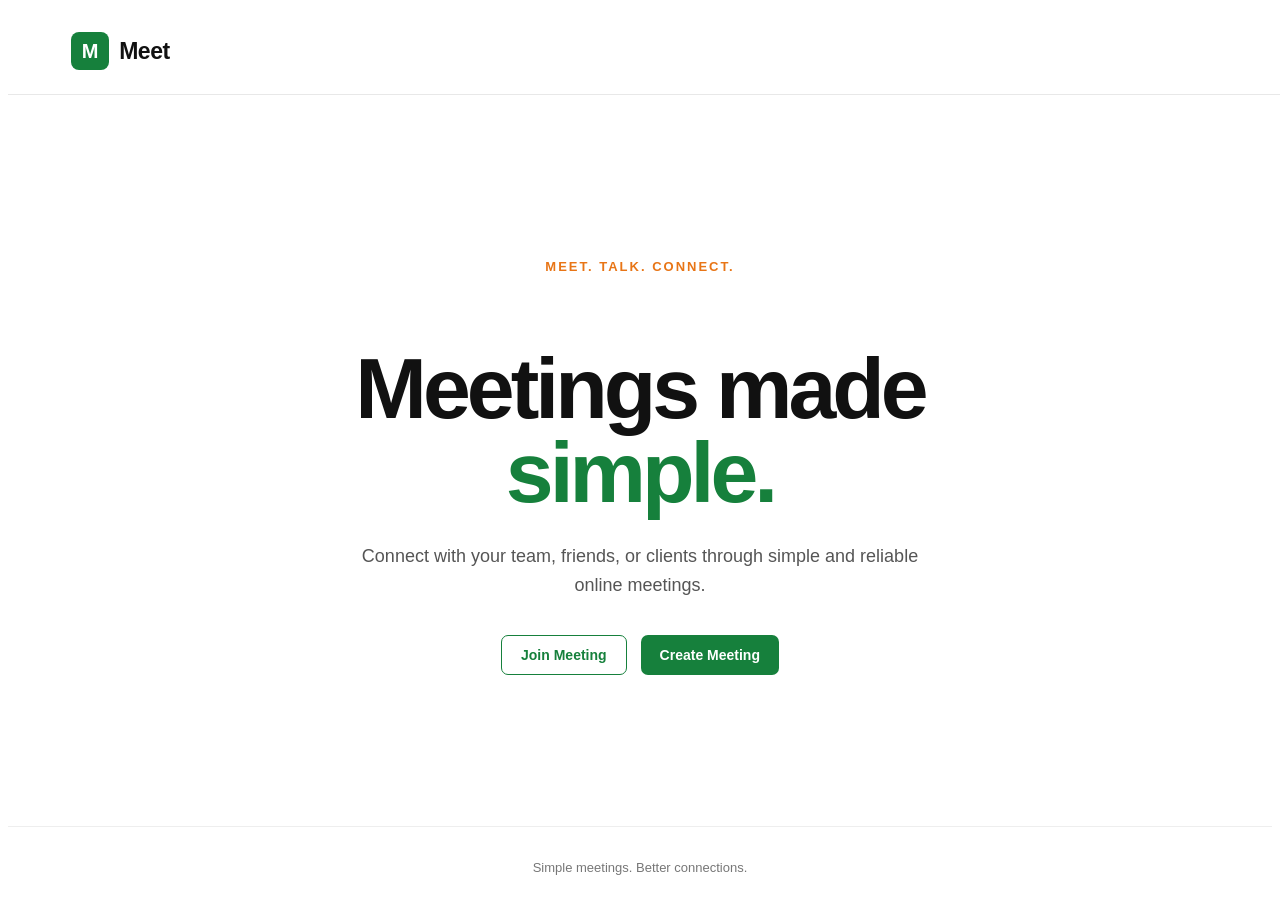
==== index.html @ e8ff1218 "Prepare frontend for Vercel deployment" ====
<!DOCTYPE html>
<html lang="en">
<head>
    <meta charset="UTF-8">
    <meta name="viewport" content="width=device-width, initial-scale=1.0">

    <title>Meet</title>

    <link rel="stylesheet" href="index.css">
</head>

<body>

    <!-- =========================
         HEADER
    ========================== -->
    <header class="home-header">

        <!-- Logo -->
        <a href="#" class="logo">
            <span class="logo-mark">M</span>
            <span class="logo-text">Meet</span>
        </a>

       
    </header>


    <!-- =========================
         MAIN CONTENT
    ========================== -->
    <main class="home-main">

        <section class="hero">

            <p class="hero-label">MEET. TALK. CONNECT.</p>

            <h1>
                Meetings made
                <span>simple.</span>
            </h1>

            <p class="hero-description">
                Connect with your team, friends, or clients
                through simple and reliable online meetings.
            </p>
            <div class="hero-actions">

            <button class="btn btn-join" id="joinMeetingBtn">
                Join Meeting
            </button>

            <button class="btn btn-create" id="createMeetingBtn">
                Create Meeting
            </button>

        </div>

            

        </section>

    </main>


    <!-- =========================
         FOOTER
    ========================== -->
    <footer class="home-footer">
        <p>Simple meetings. Better connections.</p>
    </footer>


    <script src="index.js"></script>

</body>
</html>
---- index.css ----
css
/* =========================
   RESET
========================= */

* {
    box-sizing: border-box;
    margin: 0;
    padding: 0;
}

body {
    font-family: Arial, Helvetica, sans-serif;

    background: #ffffff;
    color: #111111;

    min-height: 100vh;
}


/* =========================
   PAGE
========================= */

body {
    display: flex;
    flex-direction: column;
}


/* =========================
   HEADER
========================= */

.home-header {
    width: 100%;

    display: flex;
    align-items: center;
    justify-content: space-between;

    padding: 24px 5%;

    border-bottom: 1px solid #e8e8e8;

    background: #ffffff;
}


/* =========================
   LOGO
========================= */

.logo {
    display: flex;
    align-items: center;
    gap: 10px;

    text-decoration: none;
    color: #111111;
}

.logo-mark {
    width: 38px;
    height: 38px;

    display: flex;
    align-items: center;
    justify-content: center;

    background: #16803c;
    color: #ffffff;

    border-radius: 8px;

    font-size: 20px;
    font-weight: 800;
}

.logo-text {
    font-size: 23px;
    font-weight: 800;
    letter-spacing: -0.5px;
}


/* =========================
   HEADER BUTTONS
========================= */

.header-actions {
    display: flex;
    align-items: center;
    gap: 12px;
}

.btn {
    border: none;
    cursor: pointer;

    padding: 11px 19px;

    border-radius: 7px;

    font-size: 14px;
    font-weight: 700;

    transition:
        background-color 0.2s ease,
        transform 0.2s ease;
}

.btn:hover {
    transform: translateY(-1px);
}


/* Join */

.btn-join {
    background: #ffffff;
    color: #16803c;

    border: 1px solid #16803c;
}

.btn-join:hover {
    background: #f1f8f3;
}


/* Create */

.btn-create {
    background: #16803c;
    color: #ffffff;
}

.btn-create:hover {
    background: #116b31;
}


/* =========================
   MAIN
========================= */

.home-main {
    flex: 1;

    display: flex;
    align-items: center;
    justify-content: center;

    padding: 80px 5%;
}


/* =========================
   HERO
========================= */

.hero {
    width: 100%;
    max-width: 850px;

    text-align: center;
}

.hero-label {
    margin-bottom: 20px;

    color: #e87516;

    font-size: 13px;
    font-weight: 800;

    letter-spacing: 2px;
}

.hero h1 {
    font-size: clamp(48px, 7vw, 86px);

    line-height: 0.98;

    letter-spacing: -4px;

    margin-bottom: 28px;
}

.hero h1 span {
    color: #16803c;
}

.hero-description {
    max-width: 600px;

    margin: 0 auto 35px;

    color: #555555;

    font-size: 18px;
    line-height: 1.6;
}


/* =========================
   HERO BUTTONS
========================= */

.hero-actions {
    display: flex;
    justify-content: center;
    gap: 14px;

    flex-wrap: wrap;
}

.hero-btn {
    padding: 15px 25px;

    border-radius: 8px;

    font-size: 15px;
    font-weight: 700;

    cursor: pointer;

    transition:
        background-color 0.2s ease,
        transform 0.2s ease;
}

.hero-btn:hover {
    transform: translateY(-2px);
}


/* Join */

.hero-join {
    background: #16803c;
    color: #ffffff;

    border: 1px solid #16803c;
}

.hero-join:hover {
    background: #116b31;
}


/* Create */

.hero-create {
    background: #ffffff;
    color: #111111;

    border: 1px solid #111111;
}

.hero-create:hover {
    background: #f5f5f5;
}


/* =========================
   FOOTER
========================= */

.home-footer {
    padding: 20px 5%;

    text-align: center;

    border-top: 1px solid #eeeeee;

    color: #777777;

    font-size: 13px;
}


/* =========================
   MOBILE
========================= */

@media (max-width: 650px) {

    .home-header {
        padding: 18px 5%;
    }

    .header-actions {
        gap: 7px;
    }

    .btn {
        padding: 9px 12px;
        font-size: 12px;
    }

    .logo-text {
        font-size: 20px;
    }

    .logo-mark {
        width: 34px;
        height: 34px;
        font-size: 18px;
    }

    .home-main {
        padding: 60px 5%;
    }

    .hero h1 {
        letter-spacing: -2px;
    }

    .hero-description {
        font-size: 16px;
    }

    .hero-actions {
        flex-direction: column;
    }

    .hero-btn {
        width: 100%;
    }
}
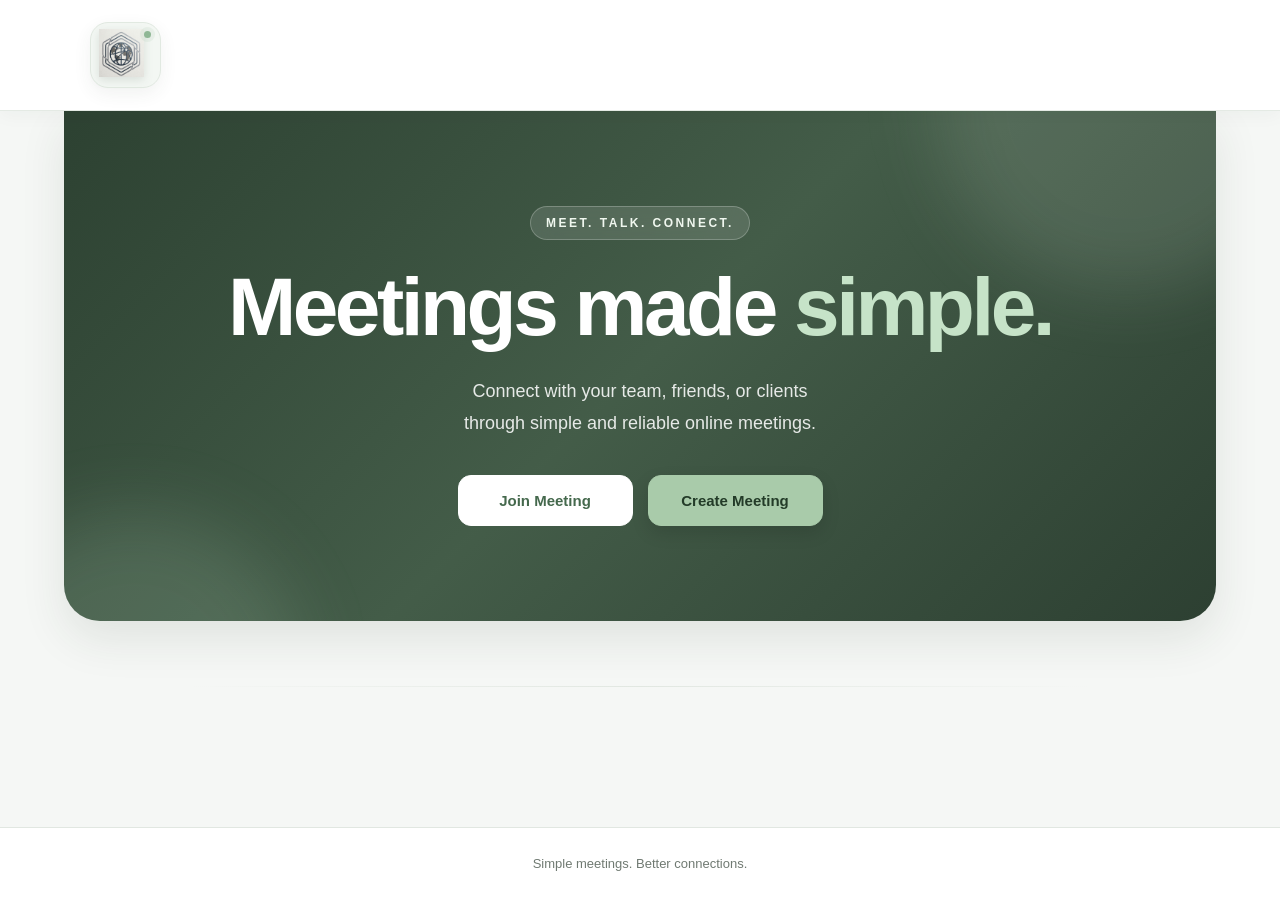
==== commit 3dbe29a8: "v2 new" ====
--- a/index.html
+++ b/index.html
@@ -6,6 +6,9 @@
     <meta name="viewport" content="width=device-width, initial-scale=1.0">
 
     <title>Meet</title>
+    
+<link rel="icon" type="image/png" href="m4.png">
+
 
     <link rel="stylesheet" href="index.css">
 </head>
@@ -18,10 +21,10 @@
     <header class="home-header">
 
         <!-- Logo -->
-        <a href="#" class="logo">
-            <span class="logo-mark">M</span>
-            <span class="logo-text">Meet</span>
+        <a href="index.html" class="logo">
+           <img src="m5.jpg" alt="MeetUp Logo" class="logo-image">
         </a>
+
 
        
     </header>
--- a/index.css
+++ b/index.css
@@ -1,7 +1,28 @@
-css
-/* =========================
-   RESET
-========================= */
+/* =========================
+   RESET & DESIGN TOKENS
+========================= */
+
+:root {
+    --green: #63866A;
+    --green-dark: #45694D;
+    --green-soft: #E8F0E8;
+    --green-pale: #F2F6F1;
+
+    --background: #F5F7F5;
+    --surface: #FFFFFF;
+    --surface-muted: #EEF1EE;
+
+    --text: #26332B;
+    --text-muted: #707A72;
+    --border: #E1E7E1;
+
+    --radius-sm: 12px;
+    --radius-md: 20px;
+    --radius-lg: 30px;
+
+    --shadow-card:
+        0 12px 40px rgba(35, 54, 39, 0.07);
+}
 
 * {
     box-sizing: border-box;
@@ -9,23 +30,28 @@
     padding: 0;
 }
 
+html {
+    scroll-behavior: smooth;
+}
+
 body {
-    font-family: Arial, Helvetica, sans-serif;
-
-    background: #ffffff;
-    color: #111111;
+    font-family:
+        Inter,
+        -apple-system,
+        BlinkMacSystemFont,
+        "Segoe UI",
+        Arial,
+        sans-serif;
+
+    background: var(--background);
+    color: var(--text);
 
     min-height: 100vh;
-}
-
-
-/* =========================
-   PAGE
-========================= */
-
-body {
+
     display: flex;
     flex-direction: column;
+
+    -webkit-font-smoothing: antialiased;
 }
 
 
@@ -34,111 +60,196 @@
 ========================= */
 
 .home-header {
+    position: relative;
+    z-index: 10;
+
     width: 100%;
+    min-height: 105px;
 
     display: flex;
     align-items: center;
     justify-content: space-between;
 
-    padding: 24px 5%;
-
-    border-bottom: 1px solid #e8e8e8;
-
-    background: #ffffff;
-}
-
-
+    padding: 22px 7%;
+
+    background: #FFFFFF;
+
+    border-bottom: 1px solid #E4EAE4;
+
+    box-shadow: 0 4px 18px rgba(35, 54, 39, 0.04);
+}
 /* =========================
    LOGO
 ========================= */
 
 .logo {
-    display: flex;
+    position: relative;
+
+    display: inline-flex;
     align-items: center;
-    gap: 10px;
 
     text-decoration: none;
-    color: #111111;
+    color: var(--text);
+
+    padding: 8px 16px 8px 8px;
+
+    border-radius: 18px;
+
+    background: #F3F7F3;
+
+    border: 1px solid #E1E9E1;
+
+    box-shadow:
+        0 6px 18px rgba(50, 75, 55, 0.07);
+
+    transition:
+        transform 0.3s ease,
+        box-shadow 0.3s ease,
+        background-color 0.3s ease;
+}
+
+.logo:hover {
+    transform: translateY(-2px);
+
+    background: #ECF3EC;
+
+    box-shadow:
+        0 9px 24px rgba(50, 75, 55, 0.11);
+}
+.logo::after {
+    content: "";
+
+    position: absolute;
+
+    width: 7px;
+    height: 7px;
+
+    top: 8px;
+    right: 9px;
+
+    border-radius: 50%;
+
+    background: #8FB795;
+
+    box-shadow:
+        0 0 0 4px rgba(143, 183, 149, 0.12);
 }
 
 .logo-mark {
-    width: 38px;
-    height: 38px;
+    width: 42px;
+    height: 42px;
 
     display: flex;
     align-items: center;
     justify-content: center;
 
-    background: #16803c;
-    color: #ffffff;
-
-    border-radius: 8px;
-
-    font-size: 20px;
+    background: var(--green);
+    color: #FFFFFF;
+
+    border-radius: 13px;
+
+    font-size: 21px;
     font-weight: 800;
+
+    box-shadow:
+        0 5px 12px rgba(99, 134, 106, 0.2);
+}
+
+.logo-image {
+    height: 48px;
+    width: auto;
+
+    max-width: 190px;
+
+    display: block;
+
+    object-fit: contain;
+
+    transform: translateY(-2px);
+
+    filter: drop-shadow(
+        0 3px 5px rgba(35, 54, 39, 0.12)
+    );
 }
 
 .logo-text {
     font-size: 23px;
-    font-weight: 800;
-    letter-spacing: -0.5px;
-}
-
-
-/* =========================
-   HEADER BUTTONS
-========================= */
-
-.header-actions {
-    display: flex;
+    font-weight: 750;
+    letter-spacing: -0.8px;
+}
+
+
+/* =========================
+   GENERAL BUTTONS
+========================= */
+
+.btn {
+    display: inline-flex;
     align-items: center;
-    gap: 12px;
-}
-
-.btn {
-    border: none;
+    justify-content: center;
+
+    border: 1px solid transparent;
     cursor: pointer;
 
-    padding: 11px 19px;
-
-    border-radius: 7px;
-
+    padding: 13px 21px;
+
+    border-radius: 12px;
+
+    font-family: inherit;
     font-size: 14px;
-    font-weight: 700;
+    font-weight: 650;
+
+    text-decoration: none;
+    white-space: nowrap;
 
     transition:
-        background-color 0.2s ease,
-        transform 0.2s ease;
+        background-color 0.25s ease,
+        color 0.25s ease,
+        border-color 0.25s ease,
+        box-shadow 0.25s ease,
+        transform 0.25s ease;
 }
 
 .btn:hover {
-    transform: translateY(-1px);
+    transform: translateY(-2px);
+}
+
+.btn:focus-visible {
+    outline: 3px solid rgba(99, 134, 106, 0.35);
+    outline-offset: 4px;
 }
 
 
 /* Join */
 
 .btn-join {
-    background: #ffffff;
-    color: #16803c;
-
-    border: 1px solid #16803c;
+    background: var(--surface);
+    color: var(--green-dark);
+
+    border-color: #C9D8CA;
 }
 
 .btn-join:hover {
-    background: #f1f8f3;
+    background: var(--green-pale);
+    border-color: var(--green);
 }
 
 
 /* Create */
 
 .btn-create {
-    background: #16803c;
-    color: #ffffff;
+    background: var(--green);
+    color: #FFFFFF;
+
+    box-shadow:
+        0 5px 14px rgba(99, 134, 106, 0.18);
 }
 
 .btn-create:hover {
-    background: #116b31;
+    background: var(--green-dark);
+
+    box-shadow:
+        0 8px 20px rgba(69, 105, 77, 0.2);
 }
 
 
@@ -148,120 +259,255 @@
 
 .home-main {
     flex: 1;
-
+    width: 100%;
+
+    display: block;
+
+    padding: 0 5% 80px;
+}
+
+
+/* =========================
+   HERO BACKGROUND
+========================= */
+
+.hero {
+    position: relative;
+    isolation: isolate;
+
+    width: 100%;
+    max-width: 1600px;
+
+    min-height: 510px;
+
+    margin: 0 auto;
+
+    display: flex;
+    flex-direction: column;
+    align-items: center;
+    justify-content: center;
+
+    padding: 85px 30px;
+
+    overflow: hidden;
+
+    text-align: center;
+
+    color: #FFFFFF;
+
+    background-color: #526B57;
+
+    background-image:
+        linear-gradient(
+            135deg,
+            rgba(30, 49, 35, 0.72),
+            rgba(47, 72, 52, 0.42),
+            rgba(27, 43, 32, 0.68)
+        ),
+        url("background.png");
+
+    background-position: center;
+    background-size: cover;
+    background-repeat: no-repeat;
+
+    border-radius: 0 0 36px 36px;
+
+    box-shadow:
+        0 18px 45px rgba(35, 54, 39, 0.1);
+
+    transform-origin: top center;
+
+    animation: heroAppear 0.8s ease both;
+}
+
+
+/* Soft decorative light */
+
+.hero::before {
+    content: "";
+
+    position: absolute;
+    z-index: -1;
+
+    width: 380px;
+    height: 380px;
+
+    top: -200px;
+    right: -100px;
+
+    border-radius: 50%;
+
+    background: rgba(219, 238, 220, 0.13);
+
+    filter: blur(35px);
+
+    pointer-events: none;
+}
+
+.hero::after {
+    content: "";
+
+    position: absolute;
+    z-index: -1;
+
+    width: 340px;
+    height: 340px;
+
+    bottom: -230px;
+    left: -100px;
+
+    border-radius: 50%;
+
+    background: rgba(196, 224, 199, 0.15);
+
+    filter: blur(35px);
+
+    pointer-events: none;
+}
+
+
+/* =========================
+   HERO TEXT
+========================= */
+
+.hero-label {
+    margin-bottom: 24px;
+
+    padding: 9px 15px;
+
+    color: #F0F7EF;
+
+    background: rgba(255, 255, 255, 0.12);
+
+    border: 1px solid rgba(255, 255, 255, 0.23);
+    border-radius: 100px;
+
+    font-size: 12px;
+    font-weight: 750;
+
+    letter-spacing: 2.5px;
+
+    backdrop-filter: blur(10px);
+    -webkit-backdrop-filter: blur(10px);
+}
+
+.hero h1 {
+    max-width: 950px;
+
+    font-size: clamp(44px, 6.5vw, 82px);
+
+    line-height: 1.04;
+
+    letter-spacing: -3.5px;
+    font-weight: 750;
+
+    margin-bottom: 25px;
+
+    text-wrap: balance;
+}
+
+.hero h1 span {
+    color: #C6E3C8;
+}
+
+.hero-description {
+    max-width: 610px;
+
+    margin: 0 auto 35px;
+
+    color: rgba(255, 255, 255, 0.87);
+
+    font-size: clamp(16px, 1.5vw, 18px);
+    line-height: 1.8;
+
+    text-wrap: balance;
+}
+
+
+/* =========================
+   HERO BUTTONS
+========================= */
+
+.hero-actions {
     display: flex;
     align-items: center;
     justify-content: center;
 
-    padding: 80px 5%;
-}
-
-
-/* =========================
-   HERO
-========================= */
-
-.hero {
-    width: 100%;
-    max-width: 850px;
-
-    text-align: center;
-}
-
-.hero-label {
-    margin-bottom: 20px;
-
-    color: #e87516;
-
-    font-size: 13px;
-    font-weight: 800;
-
-    letter-spacing: 2px;
-}
-
-.hero h1 {
-    font-size: clamp(48px, 7vw, 86px);
-
-    line-height: 0.98;
-
-    letter-spacing: -4px;
-
-    margin-bottom: 28px;
-}
-
-.hero h1 span {
-    color: #16803c;
-}
-
-.hero-description {
-    max-width: 600px;
-
-    margin: 0 auto 35px;
-
-    color: #555555;
-
-    font-size: 18px;
-    line-height: 1.6;
-}
-
-
-/* =========================
-   HERO BUTTONS
-========================= */
-
-.hero-actions {
-    display: flex;
-    justify-content: center;
-    gap: 14px;
-
+    gap: 15px;
     flex-wrap: wrap;
 }
 
-.hero-btn {
-    padding: 15px 25px;
-
-    border-radius: 8px;
+/*
+   These selectors support the existing HTML,
+   where the buttons use:
+   .btn.btn-join
+   .btn.btn-create
+*/
+
+.hero-actions .btn {
+    min-width: 175px;
+
+    padding: 16px 25px;
+
+    border-radius: 13px;
 
     font-size: 15px;
     font-weight: 700;
-
-    cursor: pointer;
-
-    transition:
-        background-color 0.2s ease,
-        transform 0.2s ease;
-}
-
-.hero-btn:hover {
-    transform: translateY(-2px);
-}
-
-
-/* Join */
-
-.hero-join {
-    background: #16803c;
-    color: #ffffff;
-
-    border: 1px solid #16803c;
-}
-
-.hero-join:hover {
-    background: #116b31;
-}
-
-
-/* Create */
-
-.hero-create {
-    background: #ffffff;
-    color: #111111;
-
-    border: 1px solid #111111;
-}
-
-.hero-create:hover {
-    background: #f5f5f5;
+}
+
+.hero-actions .btn-join {
+    background: #FFFFFF;
+    color: var(--green-dark);
+
+    border-color: #FFFFFF;
+}
+
+.hero-actions .btn-join:hover {
+    background: #EFF5EF;
+    border-color: #EFF5EF;
+}
+
+.hero-actions .btn-create {
+    background: #A9CBAA;
+    color: #233B28;
+
+    border-color: #A9CBAA;
+
+    box-shadow:
+        0 7px 18px rgba(0, 0, 0, 0.12);
+}
+
+.hero-actions .btn-create:hover {
+    background: #BED9BF;
+    border-color: #BED9BF;
+}
+
+
+/* =========================
+   CONTENT SURFACE
+========================= */
+
+/*
+   The hero is followed by a subtle,
+   spacious area for future content.
+*/
+
+.home-main::after {
+    content: "";
+    display: block;
+
+    width: min(100%, 900px);
+    height: 1px;
+
+    margin: 65px auto 0;
+
+    background:
+        linear-gradient(
+            90deg,
+            transparent,
+            var(--border),
+            transparent
+        );
 }
 
 
@@ -270,15 +516,81 @@
 ========================= */
 
 .home-footer {
-    padding: 20px 5%;
+    width: 100%;
+
+    padding: 25px 5%;
 
     text-align: center;
 
-    border-top: 1px solid #eeeeee;
-
-    color: #777777;
+    background: var(--surface);
+
+    border-top: 1px solid var(--border);
+
+    color: var(--text-muted);
 
     font-size: 13px;
+    line-height: 1.7;
+}
+
+
+/* =========================
+   ANIMATIONS
+========================= */
+
+@keyframes heroAppear {
+    from {
+        opacity: 0;
+        transform: translateY(14px);
+    }
+
+    to {
+        opacity: 1;
+        transform: translateY(0);
+    }
+}
+
+
+/* =========================
+   ACCESSIBILITY
+========================= */
+
+@media (prefers-reduced-motion: reduce) {
+    *,
+    *::before,
+    *::after {
+        scroll-behavior: auto !important;
+        animation-duration: 0.01ms !important;
+        animation-iteration-count: 1 !important;
+        transition-duration: 0.01ms !important;
+    }
+}
+
+
+/* =========================
+   TABLET
+========================= */
+
+@media (max-width: 900px) {
+
+    .home-header {
+        padding: 19px 5%;
+    }
+
+    .home-main {
+        padding: 0 3% 60px;
+    }
+
+    .hero {
+        min-height: 470px;
+
+        padding: 75px 28px;
+
+        border-radius: 0 0 30px 30px;
+    }
+
+    .hero h1 {
+        letter-spacing: -2.5px;
+    }
 }
 
 
@@ -289,46 +601,122 @@
 @media (max-width: 650px) {
 
     .home-header {
-        padding: 18px 5%;
-    }
-
-    .header-actions {
-        gap: 7px;
-    }
-
-    .btn {
-        padding: 9px 12px;
-        font-size: 12px;
+        min-height: 74px;
+
+        padding: 16px 5%;
+    }
+
+    .logo {
+        gap: 9px;
+    }
+
+   .logo-image {
+    height: 40px;
+    max-width: 150px;
+}
+
+    .logo-mark {
+        width: 35px;
+        height: 35px;
+
+        border-radius: 10px;
+
+        font-size: 18px;
     }
 
     .logo-text {
         font-size: 20px;
-    }
-
-    .logo-mark {
-        width: 34px;
-        height: 34px;
-        font-size: 18px;
+        letter-spacing: -0.5px;
+    }
+
+    .btn {
+        padding: 11px 14px;
+        font-size: 13px;
     }
 
     .home-main {
-        padding: 60px 5%;
+        padding: 0 14px 45px;
+    }
+
+    .hero {
+        min-height: 490px;
+
+        padding: 65px 22px;
+
+        border-radius: 0 0 25px 25px;
+
+        background-position: center;
+    }
+
+    .hero-label {
+        margin-bottom: 23px;
+
+        padding: 8px 12px;
+
+        font-size: 10px;
+        letter-spacing: 2px;
     }
 
     .hero h1 {
+        font-size: clamp(42px, 10vw, 60px);
+
+        line-height: 1.08;
         letter-spacing: -2px;
+
+        margin-bottom: 22px;
     }
 
     .hero-description {
-        font-size: 16px;
+        margin-bottom: 30px;
+
+        font-size: 15px;
+        line-height: 1.8;
     }
 
     .hero-actions {
+        width: 100%;
+
         flex-direction: column;
-    }
-
-    .hero-btn {
+        align-items: stretch;
+
+        gap: 12px;
+    }
+
+    .hero-actions .btn {
         width: 100%;
-    }
-}
-
+        min-height: 52px;
+    }
+
+    .home-main::after {
+        margin-top: 40px;
+    }
+
+    .home-footer {
+        padding: 21px 20px;
+    }
+}
+
+
+/* =========================
+   SMALL MOBILE
+========================= */
+
+@media (max-width: 380px) {
+
+    .hero {
+        min-height: 450px;
+        padding: 55px 17px;
+    }
+
+    .hero h1 {
+        font-size: 39px;
+    }
+
+    .hero-description {
+        font-size: 14px;
+    }
+
+    .logo-image {
+        max-width: 120px;
+    }
+}
